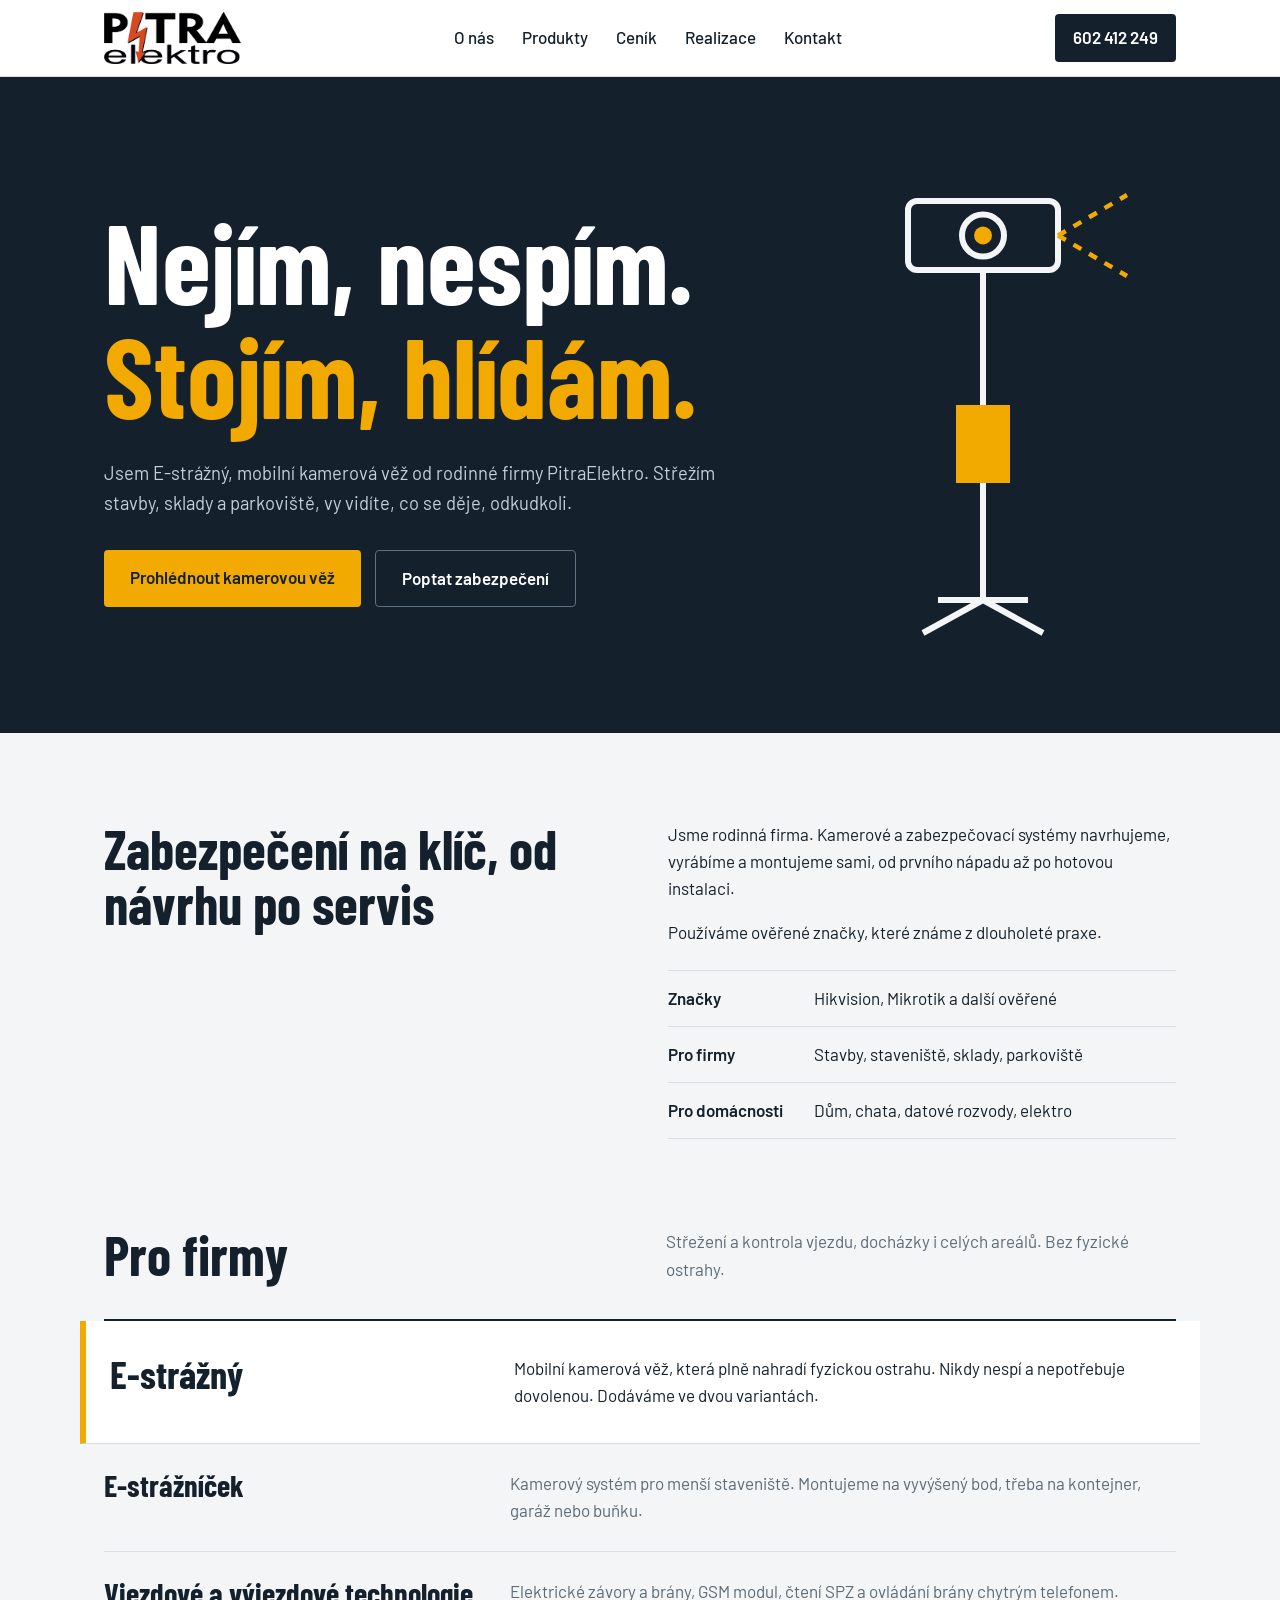
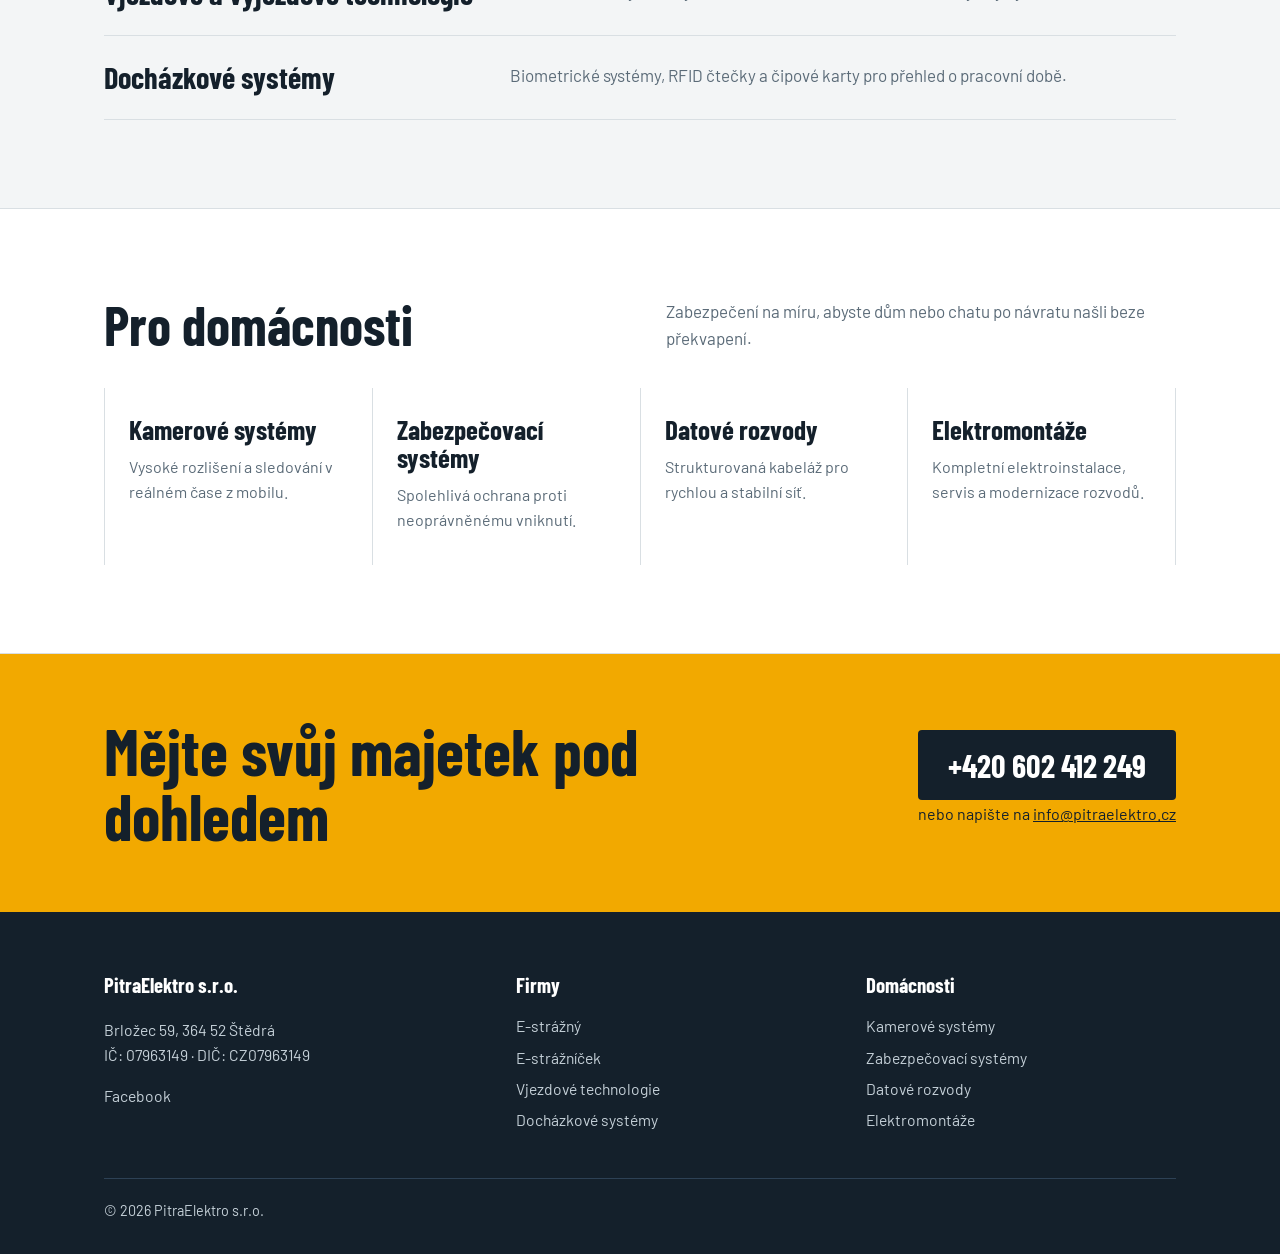
==== index.html @ a4a88c81 "Add files via upload" ====
<!DOCTYPE html>
<html lang="cs">
<head>
<meta charset="utf-8">
<meta name="viewport" content="width=device-width, initial-scale=1">
<title>Elektronické zabezpečení a kamerové systémy – Pitra Elektro</title>
<meta name="description" content="Rodinná firma. Kamerové a zabezpečovací systémy na klíč, mobilní kamerová věž E-strážný, vjezdové technologie, datové rozvody a elektromontáže.">
<link rel="preconnect" href="https://fonts.googleapis.com">
<link rel="preconnect" href="https://fonts.gstatic.com" crossorigin>
<link href="https://fonts.googleapis.com/css2?family=Barlow+Condensed:wght@600;700&family=Barlow:wght@400;500;600&display=swap" rel="stylesheet">
<link rel="stylesheet" href="style.css">
</head>
<body>

<header>
  <div class="wrap bar">
    <a class="logo" href="index.html" aria-label="PitraElektro s.r.o. – úvod"><img src="imgs/logo.png" alt="PitraElektro s.r.o."></a>
    <nav id="menu" aria-label="Hlavní menu">
      <ul>
        <li><a href="o-nas.html">O nás</a></li>
        <li><a href="produkty.html">Produkty</a></li>
        <li><a href="cenik.html">Ceník</a></li>
        <li><a href="realizace.html">Realizace</a></li>
        <li><a href="kontakt.html">Kontakt</a></li>
      </ul>
    </nav>
    <a class="tel" href="tel:+420602412249">602 412 249</a>
    <button class="burger" type="button" aria-expanded="false" aria-controls="menu" aria-label="Menu"><svg viewBox="0 0 24 24" fill="none" stroke="currentColor" stroke-width="2.2" stroke-linecap="round"><path class="o" d="M3 6h18M3 12h18M3 18h18"/><path class="c" d="M5 5l14 14M19 5L5 19"/></svg></button>
  </div>
</header>

<main>
<div class="hero">
  <div class="wrap">
    <div>
      <h1><span>Nejím, nespím.</span><span class="s">Stojím, hlídám.</span></h1>
      <p>Jsem E-strážný, mobilní kamerová věž od rodinné firmy PitraElektro. Střežím stavby, sklady a parkoviště, vy vidíte, co se děje, odkudkoli.</p>
      <div class="btns">
        <a class="btn p" href="/produkty/9-mobilni-kamerova-vez-nejmodernejsi-technologie-pro-strezeni-a-vzdaleny-dohled.html">Prohlédnout kamerovou věž</a>
        <a class="btn g" href="kontakt.html">Poptat zabezpečení</a>
      </div>
    </div>
    <svg class="tower" viewBox="0 0 200 320" role="img" aria-label="Schéma mobilní kamerové věže">
      <g fill="none" stroke="#f3f5f6" stroke-width="4" stroke-linejoin="round">
        <path d="M100 70V290M70 290H130M100 290L60 312M100 290L140 312"/>
        <rect x="50" y="24" width="100" height="46" rx="6" fill="#14202b"/>
        <circle cx="100" cy="47" r="14"/>
      </g>
      <circle cx="100" cy="47" r="6" fill="#f2a900"/>
      <path d="M150 47L196 20M150 47L196 74" stroke="#f2a900" stroke-width="3" stroke-dasharray="6 6" fill="none"/>
      <rect x="82" y="160" width="36" height="52" fill="#f2a900"/>
    </svg>
  </div>
</div>

<section id="o-nas">
  <div class="wrap intro">
    <div>
      <h2>Zabezpečení na klíč, od návrhu po servis</h2>
    </div>
    <div>
      <p>Jsme rodinná firma. Kamerové a zabezpečovací systémy navrhujeme, vyrábíme a montujeme sami, od prvního nápadu až po hotovou instalaci.</p>
      <p>Používáme ověřené značky, které známe z dlouholeté praxe.</p>
      <div class="facts">
        <div><b>Značky</b><span>Hikvision, Mikrotik a další ověřené</span></div>
        <div><b>Pro firmy</b><span>Stavby, staveniště, sklady, parkoviště</span></div>
        <div><b>Pro domácnosti</b><span>Dům, chata, datové rozvody, elektro</span></div>
      </div>
    </div>
  </div>
</section>

<section id="firmy" style="padding-top:0">
  <div class="wrap">
    <div class="head">
      <h2>Pro firmy</h2>
      <p>Střežení a kontrola vjezdu, docházky i celých areálů. Bez fyzické ostrahy.</p>
    </div>
    <div class="list">
      <a class="row main" href="/produkty/1-e-strazny.html"><h3>E-strážný</h3><p>Mobilní kamerová věž, která plně nahradí fyzickou ostrahu. Nikdy nespí a nepotřebuje dovolenou. Dodáváme ve dvou variantách.</p></a>
      <a class="row" href="/produkty/2-e-straznicek.html"><h3>E-strážníček</h3><p>Kamerový systém pro menší staveniště. Montujeme na vyvýšený bod, třeba na kontejner, garáž nebo buňku.</p></a>
      <a class="row" href="/produkty/3-vjezdove-vyjezdove-technologie.html"><h3>Vjezdové a výjezdové technologie</h3><p>Elektrické závory a brány, GSM modul, čtení SPZ a ovládání brány chytrým telefonem.</p></a>
      <a class="row" href="/produkty/4-dochazkove-systemy.html"><h3>Docházkové systémy</h3><p>Biometrické systémy, RFID čtečky a čipové karty pro přehled o pracovní době.</p></a>
    </div>
  </div>
</section>

<section id="domacnosti" class="home">
  <div class="wrap">
    <div class="head">
      <h2>Pro domácnosti</h2>
      <p>Zabezpečení na míru, abyste dům nebo chatu po návratu našli beze překvapení.</p>
    </div>
    <div class="grid">
      <a href="/produkty/5-kamerove-systemy.html"><h3>Kamerové systémy</h3><p>Vysoké rozlišení a sledování v reálném čase z mobilu.</p></a>
      <a href="/produkty/6-zabezpecovaci-systemy.html"><h3>Zabezpečovací systémy</h3><p>Spolehlivá ochrana proti neoprávněnému vniknutí.</p></a>
      <a href="/produkty/7-datove-rozvody.html"><h3>Datové rozvody</h3><p>Strukturovaná kabeláž pro rychlou a stabilní síť.</p></a>
      <a href="/produkty/8-elektromontaze.html"><h3>Elektromontáže</h3><p>Kompletní elektroinstalace, servis a modernizace rozvodů.</p></a>
    </div>
  </div>
</section>

<div class="cta">
  <div class="wrap" style="padding-top:64px;padding-bottom:64px">
    <h2>Mějte svůj majetek pod dohledem</h2>
    <div>
      <a class="big" href="tel:+420602412249">+420 602 412 249</a>
      <small>nebo napište na <a href="mailto:info@pitraelektro.cz">info@pitraelektro.cz</a></small>
    </div>
  </div>
</div>
</main>

<footer>
  <div class="wrap">
    <div>
      <h4>PitraElektro s.r.o.</h4>
      <p>Brložec 59, 364 52 Štědrá<br>IČ: 07963149 · DIČ: CZ07963149</p>
      <p><a href="https://www.facebook.com/PitraElektro">Facebook</a></p>
    </div>
    <div>
      <h4>Firmy</h4>
      <ul>
        <li><a href="/produkty/1-e-strazny.html">E-strážný</a></li>
        <li><a href="/produkty/2-e-straznicek.html">E-strážníček</a></li>
        <li><a href="/produkty/3-vjezdove-vyjezdove-technologie.html">Vjezdové technologie</a></li>
        <li><a href="/produkty/4-dochazkove-systemy.html">Docházkové systémy</a></li>
      </ul>
    </div>
    <div>
      <h4>Domácnosti</h4>
      <ul>
        <li><a href="/produkty/5-kamerove-systemy.html">Kamerové systémy</a></li>
        <li><a href="/produkty/6-zabezpecovaci-systemy.html">Zabezpečovací systémy</a></li>
        <li><a href="/produkty/7-datove-rozvody.html">Datové rozvody</a></li>
        <li><a href="/produkty/8-elektromontaze.html">Elektromontáže</a></li>
      </ul>
    </div>
    <div class="copy">© 2026 PitraElektro s.r.o.</div>
  </div>
</footer>
<script src="script.js"></script>
</body>
</html>
---- style.css ----
:root{--ink:#14202b;--steel:#5b6b78;--paper:#f3f5f6;--white:#fff;--signal:#f2a900;--line:#d9dfe3;
--head:"Barlow Condensed","Arial Narrow",Arial,sans-serif;--body:"Barlow",Arial,sans-serif}
*{box-sizing:border-box}
html{scroll-behavior:smooth}
body{margin:0;font:400 1.0625rem/1.6 var(--body);color:var(--ink);background:var(--paper)}
a{color:inherit}
:focus-visible{outline:3px solid var(--signal);outline-offset:3px}
.wrap{max-width:1120px;margin:0 auto;padding:0 24px}
h1,h2,h3{font-family:var(--head);line-height:1.02;margin:0;font-weight:700}
header{background:var(--white);border-bottom:1px solid var(--line);position:sticky;top:0;z-index:5}
.bar{display:flex;align-items:center;justify-content:space-between;gap:24px;min-height:76px}
.logo img{height:52px;width:auto;display:block}
nav ul{display:flex;gap:28px;list-style:none;margin:0;padding:0}
nav a{text-decoration:none;font-weight:500;padding:6px 0;border-bottom:2px solid transparent}
nav a:hover{border-color:var(--signal)}
.tel{background:var(--ink);color:var(--white);text-decoration:none;font-weight:600;padding:10px 18px;border-radius:4px;white-space:nowrap}
.tel:hover{background:#22364a}

.hero{background:var(--ink);color:var(--white);overflow:hidden}
.hero .wrap{display:grid;grid-template-columns:1.25fr .75fr;gap:40px;align-items:center;padding-top:88px;padding-bottom:88px}
.hero h1{font-size:clamp(2.6rem,9vw,7rem);text-transform:none}
.hero h1 span{display:block}
.hero h1 .s{color:var(--signal)}
.hero p{max-width:34em;color:#c5d0d8;margin:28px 0 32px;font-size:1.15rem}
.btns{display:flex;flex-wrap:wrap;gap:14px}
.btn{display:inline-block;text-decoration:none;font-weight:600;padding:14px 26px;border-radius:4px}
.btn.p{background:var(--signal);color:var(--ink)}
.btn.p:hover{background:#ffc02e}
.btn.g{border:1.5px solid #5d7286;color:var(--white)}
.btn.g:hover{border-color:var(--white)}
.tower{width:100%;max-width:300px;justify-self:center}
@media(max-width:860px){.hero .wrap{grid-template-columns:1fr;padding-top:56px;padding-bottom:56px}.tower{max-width:170px;justify-self:start}}

section{padding:88px 0}
.intro{display:grid;grid-template-columns:1fr 1fr;gap:56px}
.intro h2{font-size:clamp(2.2rem,4.5vw,3.4rem)}
.intro p{margin:0 0 16px}
.facts{display:grid;gap:0;border-top:1px solid var(--line);margin-top:24px}
.facts div{padding:14px 0;border-bottom:1px solid var(--line);display:flex;gap:16px}
.facts b{min-width:130px;font-weight:600}
@media(max-width:860px){.intro{grid-template-columns:1fr;gap:28px}}

.head{display:flex;justify-content:space-between;align-items:end;gap:24px;margin-bottom:36px;flex-wrap:wrap}
.head h2{font-size:clamp(2.2rem,4.5vw,3.4rem)}
.head p{margin:0;max-width:30em;color:var(--steel)}
.list{border-top:2px solid var(--ink)}
.row{display:grid;grid-template-columns:.9fr 1.6fr;gap:32px;padding:26px 0;border-bottom:1px solid var(--line);text-decoration:none}
.row h3{font-size:1.9rem}
.row p{margin:0;color:var(--steel)}
.row:hover h3{text-decoration:underline;text-decoration-color:var(--signal);text-decoration-thickness:4px;text-underline-offset:5px}
.row.main{background:var(--white);padding:34px 24px;margin:0 -24px;border-bottom:1px solid var(--line);border-left:6px solid var(--signal);padding-left:24px}
.row.main h3{font-size:2.4rem}
.row.main p{color:var(--ink)}
@media(max-width:700px){.row{grid-template-columns:1fr;gap:6px}.row.main{margin:0}}

.home{background:var(--white);border-top:1px solid var(--line);border-bottom:1px solid var(--line)}
.grid{display:grid;grid-template-columns:repeat(4,1fr);gap:0;border-left:1px solid var(--line)}
.grid a{padding:28px 24px 32px;border-right:1px solid var(--line);text-decoration:none}
.grid h3{font-size:1.7rem;margin-bottom:10px}
.grid p{margin:0;color:var(--steel);font-size:1rem}
.grid a:hover{background:var(--paper)}
@media(max-width:900px){.grid{grid-template-columns:1fr 1fr;border-top:1px solid var(--line)}.grid a{border-bottom:1px solid var(--line)}}
@media(max-width:520px){.grid{grid-template-columns:1fr}}

.cta{background:var(--signal)}
.cta .wrap{display:flex;justify-content:space-between;align-items:center;gap:32px;flex-wrap:wrap}
.cta h2{font-size:clamp(2.4rem,5vw,4rem);max-width:12em}
.cta a.big{background:var(--ink);color:var(--white);text-decoration:none;font-family:var(--head);font-weight:700;font-size:2rem;padding:16px 30px;border-radius:4px}
.cta small{display:block;margin-top:10px;font-size:1rem}

footer{background:var(--ink);color:#c5d0d8;padding:56px 0 32px;font-size:.98rem}
footer .wrap{display:grid;grid-template-columns:1.2fr 1fr 1fr;gap:40px}
footer h4{margin:0 0 12px;color:var(--white);font-family:var(--head);font-size:1.3rem;font-weight:700}
footer ul{list-style:none;margin:0;padding:0}
footer li{margin:6px 0}
footer a{text-decoration:none}
footer a:hover{color:var(--signal)}
.copy{grid-column:1/-1;border-top:1px solid #2d4155;padding-top:20px;font-size:.9rem}
@media(max-width:760px){footer .wrap{grid-template-columns:1fr}}
@media(prefers-reduced-motion:reduce){html{scroll-behavior:auto}}

/* podstránky */
nav a[aria-current]{border-color:var(--signal)}
.page{background:var(--ink);color:var(--white);padding:64px 0 56px}
.page h1{font-size:clamp(2.4rem,8vw,5.5rem)}
.page p{margin:16px 0 0;color:#c5d0d8;max-width:36em}
.doc{padding:72px 0}
.doc .row{grid-template-columns:.8fr 1.6fr}
.doc .row h3{font-size:1.7rem}
.doc .row p{color:var(--ink);margin:0 0 10px}
.doc .row p:last-child{margin:0}
.motto{background:var(--signal);padding:40px 0}
.motto p{margin:0;font-family:var(--head);font-weight:700;font-size:clamp(1.8rem,4vw,2.8rem);line-height:1.1}
table{width:100%;border-collapse:collapse;background:var(--white);margin:0 0 12px}
th,td{text-align:left;padding:18px 20px;border-bottom:1px solid var(--line);vertical-align:top}
.price td:last-child{font-family:var(--head);font-weight:700;font-size:1.5rem;white-space:nowrap}
.note{color:var(--steel);font-size:.98rem;margin:0 0 44px}
.price h2{font-size:2rem;margin:36px 0 14px}
.callout{border-left:6px solid var(--signal);background:var(--white);padding:22px 24px;margin-top:20px}
.callout p{margin:0}
.works{display:grid;grid-template-columns:repeat(3,1fr);gap:28px}
.work{background:var(--white);text-decoration:none;display:block;border-bottom:4px solid transparent}
.work:hover{border-color:var(--signal)}
.work img{width:100%;aspect-ratio:4/3;object-fit:cover;display:block;background:var(--line)}
.work h3{font-size:1.45rem;line-height:1.1;padding:18px 20px 6px}
.work p{margin:0;padding:0 20px 20px;color:var(--steel);font-size:.98rem}
.more{margin-top:40px}
@media(max-width:900px){.works{grid-template-columns:1fr 1fr}}
@media(max-width:560px){.works{grid-template-columns:1fr}}
.contact{display:grid;grid-template-columns:1fr 1fr;gap:56px}
.contact h2{font-size:2.2rem;margin-bottom:18px}
.contact dl{margin:0 0 24px}
.contact dt{font-weight:600;margin-top:16px}
.contact dd{margin:0}
.contact iframe{width:100%;height:300px;border:0;margin-top:16px;background:var(--line)}
label{display:block;font-weight:600;margin:0 0 6px}
input,textarea{width:100%;font:inherit;padding:12px 14px;border:1.5px solid #b7c1c8;border-radius:4px;background:var(--white);margin-bottom:18px}
textarea{min-height:150px;resize:vertical}
button.btn{border:0;cursor:pointer;font:inherit;font-weight:600}
.small{font-size:.92rem;color:var(--steel)}
@media(max-width:860px){.contact{grid-template-columns:1fr;gap:36px}.doc .row{grid-template-columns:1fr}}

.work{border:0;padding:0;cursor:pointer;text-align:left;font:inherit;color:inherit;border-bottom:4px solid transparent}
#lb{border:0;padding:0;background:transparent;max-width:min(94vw,1100px);max-height:94vh;overflow:visible;text-align:center;color:var(--white)}
#lb::backdrop{background:rgba(10,18,26,.88)}
#lb img{max-width:100%;max-height:80vh;display:block;margin:0 auto}
#lb p{margin:12px 0 0;font-size:1rem}
#lb button{position:absolute;background:var(--signal);color:var(--ink);border:0;width:44px;height:44px;font-size:1.8rem;line-height:1;cursor:pointer;border-radius:4px}
#lb .x{top:-52px;right:0}
#lb .pv{left:8px;top:40%}
#lb .nx{right:8px;top:40%}

/* ===== responsivita ===== */
img,iframe{max-width:100%}
body{overflow-wrap:break-word}
.burger{display:none;align-items:center;justify-content:center;width:46px;height:46px;border:1.5px solid var(--line);border-radius:4px;background:var(--white);color:var(--ink);cursor:pointer;padding:0}
.burger svg{width:24px;height:24px}
.burger .c{display:none}
.burger[aria-expanded="true"] .o{display:none}
.burger[aria-expanded="true"] .c{display:block}
.bar{position:relative}

/* tablet a menší */
@media(max-width:1024px){
  .wrap{padding:0 28px}
  nav ul{gap:20px}
  section{padding:72px 0}
  .doc{padding:56px 0}
}
@media(max-width:860px){
  .burger{display:inline-flex}
  .tel{margin-left:auto}
  nav{display:none;position:absolute;top:100%;left:-28px;right:-28px;background:var(--white);border-bottom:1px solid var(--line);box-shadow:0 12px 20px rgba(20,32,43,.12);padding:4px 28px 12px}
  nav.open{display:block}
  nav ul{flex-direction:column;gap:0}
  nav a{display:block;padding:15px 0;border-bottom:1px solid var(--line);font-size:1.1rem}
  nav li:last-child a{border-bottom:0}
  nav a[aria-current]{font-weight:600;box-shadow:inset 4px 0 0 var(--signal);padding-left:14px}
  .hero .wrap{padding-top:56px;padding-bottom:56px}
  footer .wrap{grid-template-columns:1fr 1fr}
  footer .wrap>div:first-child{grid-column:1/-1}
}
/* telefon */
@media(max-width:600px){
  .wrap{padding:0 20px}
  nav{left:-20px;right:-20px;padding:4px 20px 12px}
  .bar{min-height:64px;gap:12px}
  .logo img{height:40px}
  .tel{padding:10px 14px;font-size:.95rem}
  section{padding:56px 0}
  .doc{padding:40px 0}
  .hero p{font-size:1.05rem;margin:22px 0 26px}
  .btns{flex-direction:column}
  .btn{text-align:center;width:100%}
  .head{margin-bottom:24px}
  .row{padding:22px 0}
  .row.main{padding:24px 18px}
  .row.main h3{font-size:2rem}
  .facts div{flex-direction:column;gap:2px}
  .grid a{padding:22px 18px 24px}
  .cta .wrap{padding-top:48px!important;padding-bottom:48px!important}
  .cta a.big{display:block;text-align:center;font-size:1.7rem;padding:14px 18px}
  .page{padding:44px 0 40px}
  .price table,.price tbody,.price tr,.price td{display:block;width:100%}
  .price tr{border-bottom:1px solid var(--line);padding:6px 0}
  .price td{padding:8px 16px;border-bottom:0}
  .price td:last-child{white-space:normal;font-size:1.4rem;padding-top:0}
  .cmp th,.cmp td{padding:10px 12px}
  .callout{padding:18px}
  .contact{gap:32px}
  .contact iframe{height:240px}
  .motto{padding:32px 0}
  footer .wrap{grid-template-columns:1fr}
  #lb{max-width:100vw}
  #lb img{max-height:70vh}
  #lb .x{top:-54px;right:8px}
  #lb button{width:48px;height:48px}
  #lb .pv{left:4px}
  #lb .nx{right:4px}
}
@media(max-width:360px){.tel{display:none}}

/* rozbalovací menu produktů */
nav a.here{border-color:var(--signal)}
.has-sub{position:relative;display:flex;align-items:center;gap:2px}
.subtoggle{background:none;border:0;color:inherit;cursor:pointer;padding:8px 6px;display:inline-flex}
.subtoggle svg{transition:transform .15s}
.has-sub.open .subtoggle svg{transform:rotate(180deg)}
.sub{display:none;position:absolute;top:100%;left:-18px;min-width:290px;background:var(--white);box-shadow:0 14px 28px rgba(20,32,43,.16);border-top:3px solid var(--signal);padding:6px 0;margin:0;list-style:none;z-index:10}
.sub a{display:block;padding:11px 22px;border:0;white-space:nowrap}
.sub a:hover{background:var(--paper)}
.sub a[aria-current]{font-weight:600;box-shadow:inset 4px 0 0 var(--signal)}
.has-sub.open .sub{display:block}
@media(min-width:861px){.has-sub:hover .sub{display:block}}
@media(max-width:860px){
  .has-sub{flex-wrap:wrap;gap:0}
  .has-sub>a{flex:1}
  .subtoggle{width:48px;height:48px;justify-content:center;align-items:center;border-bottom:1px solid var(--line)}
  .sub{position:static;width:100%;min-width:0;box-shadow:none;border-top:0;padding:0 0 0 14px}
  .sub a{padding:13px 0;font-size:1rem;white-space:normal;border-bottom:1px solid var(--line)}
  .sub a:hover{background:none}
}

/* produkty */
.pgrid{display:grid;grid-template-columns:1.3fr .9fr;gap:56px;align-items:start}
.ptext p{margin:0 0 16px;max-width:44em}
.ptext h2{font-size:1.9rem;margin:34px 0 12px}
.ptext ul{padding-left:1.2em;margin:0 0 18px}
.ptext li{margin:8px 0;max-width:44em}
.pgrid figure{margin:0;position:sticky;top:100px}
.pgrid img{width:100%;height:auto;display:block;background:var(--white);border-bottom:6px solid var(--signal)}
.tscroll{overflow-x:auto;margin:0 0 20px}
.cmp{margin:0}
.cmp th{background:var(--ink);color:var(--white);font-family:var(--head);font-size:1.3rem}
.cmp th:last-child{background:#22364a;color:var(--signal)}
.cmp td:last-child{font-weight:600}
.others{padding-top:0}
.others h2{font-size:2rem;margin-bottom:16px}
.pills{list-style:none;padding:0;margin:0;display:flex;flex-wrap:wrap;gap:10px}
.pills a{display:block;padding:10px 16px;background:var(--white);border:1.5px solid var(--line);border-radius:4px;text-decoration:none;font-weight:500}
.pills a:hover{border-color:var(--signal)}
@media(max-width:860px){.pgrid{grid-template-columns:1fr;gap:28px}.pgrid figure{position:static;order:-1}}

/* jednotná velikost a tloušťka písma v menu */
nav a,nav .sub a{font-size:1.0625rem;font-weight:500;line-height:1.3}
nav a[aria-current],nav .sub a[aria-current],nav a.here{font-weight:500}
@media(max-width:860px){nav a,nav .sub a{font-size:1.1rem}}

/* všechny odkazy v menu stejně vysoké, aby text neujížděl */
nav a{display:block}
nav ul{align-items:center}
@media(max-width:860px){nav ul{align-items:stretch}}
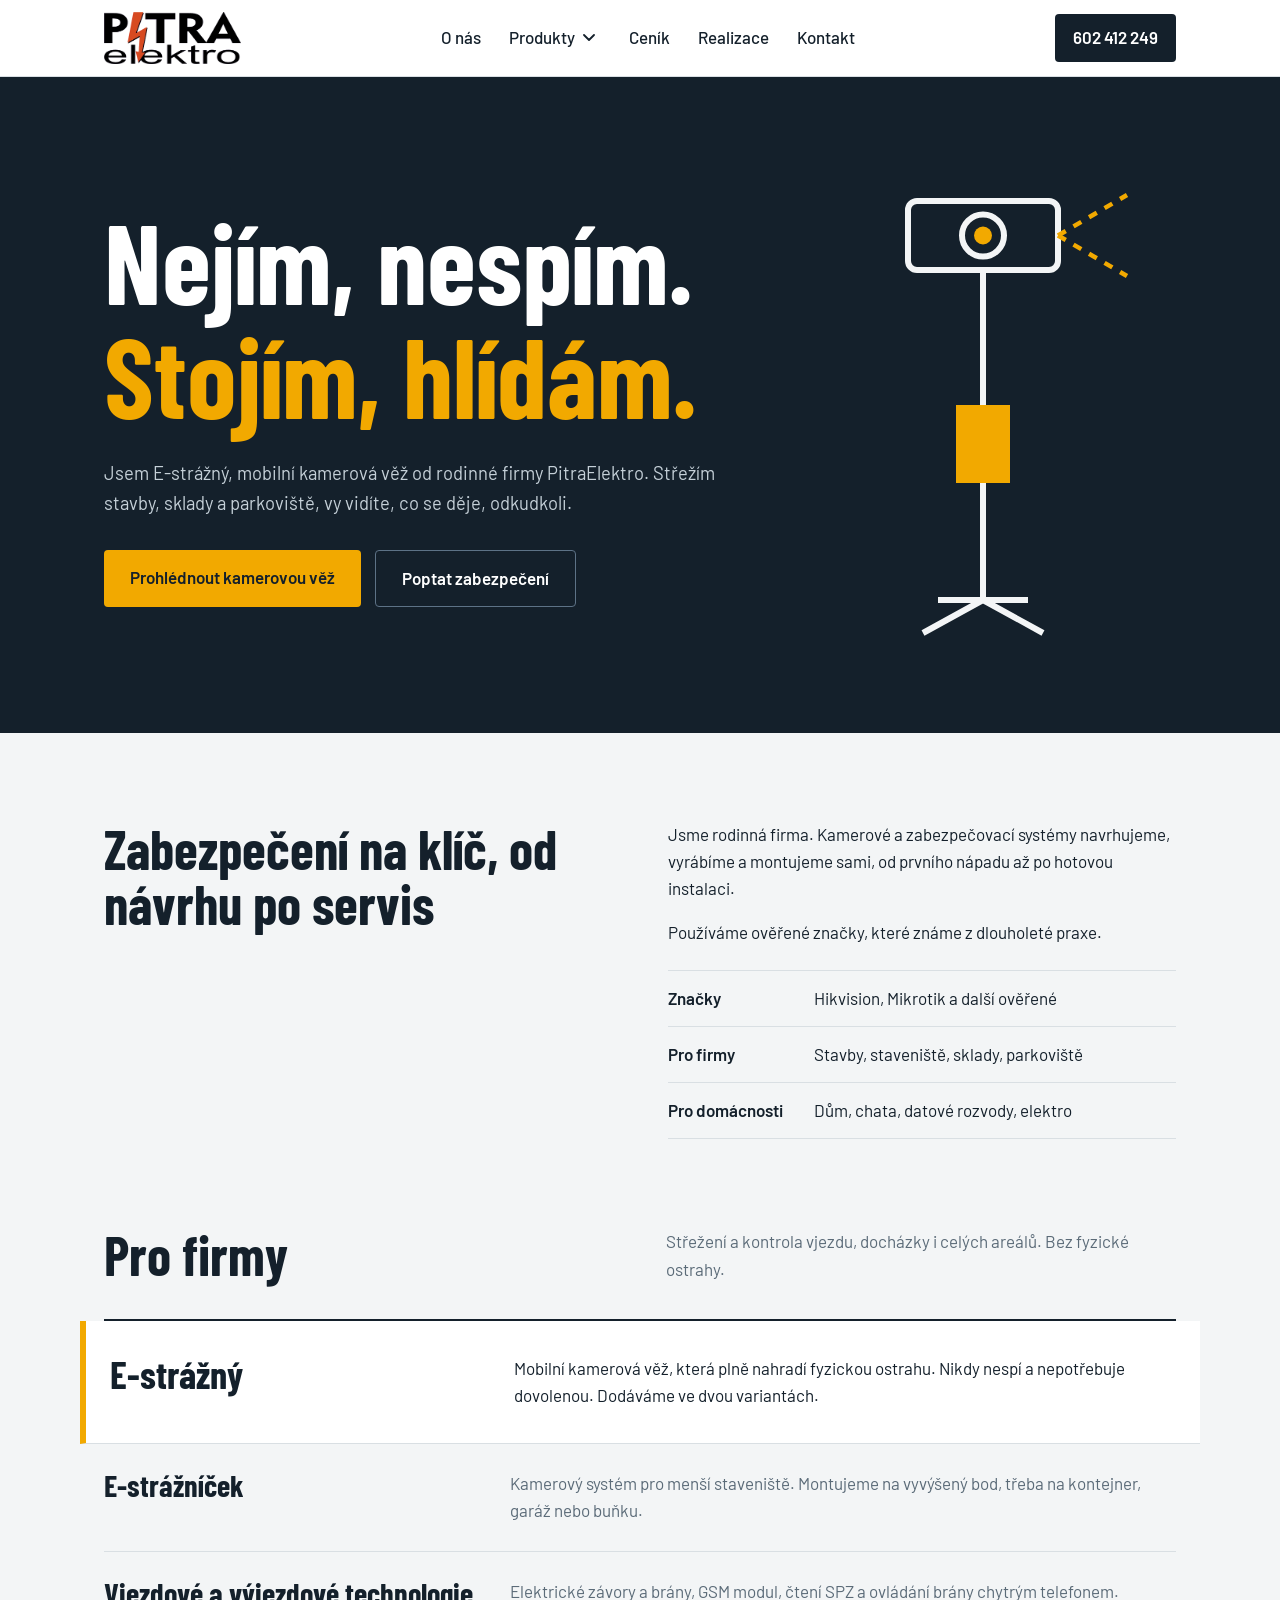
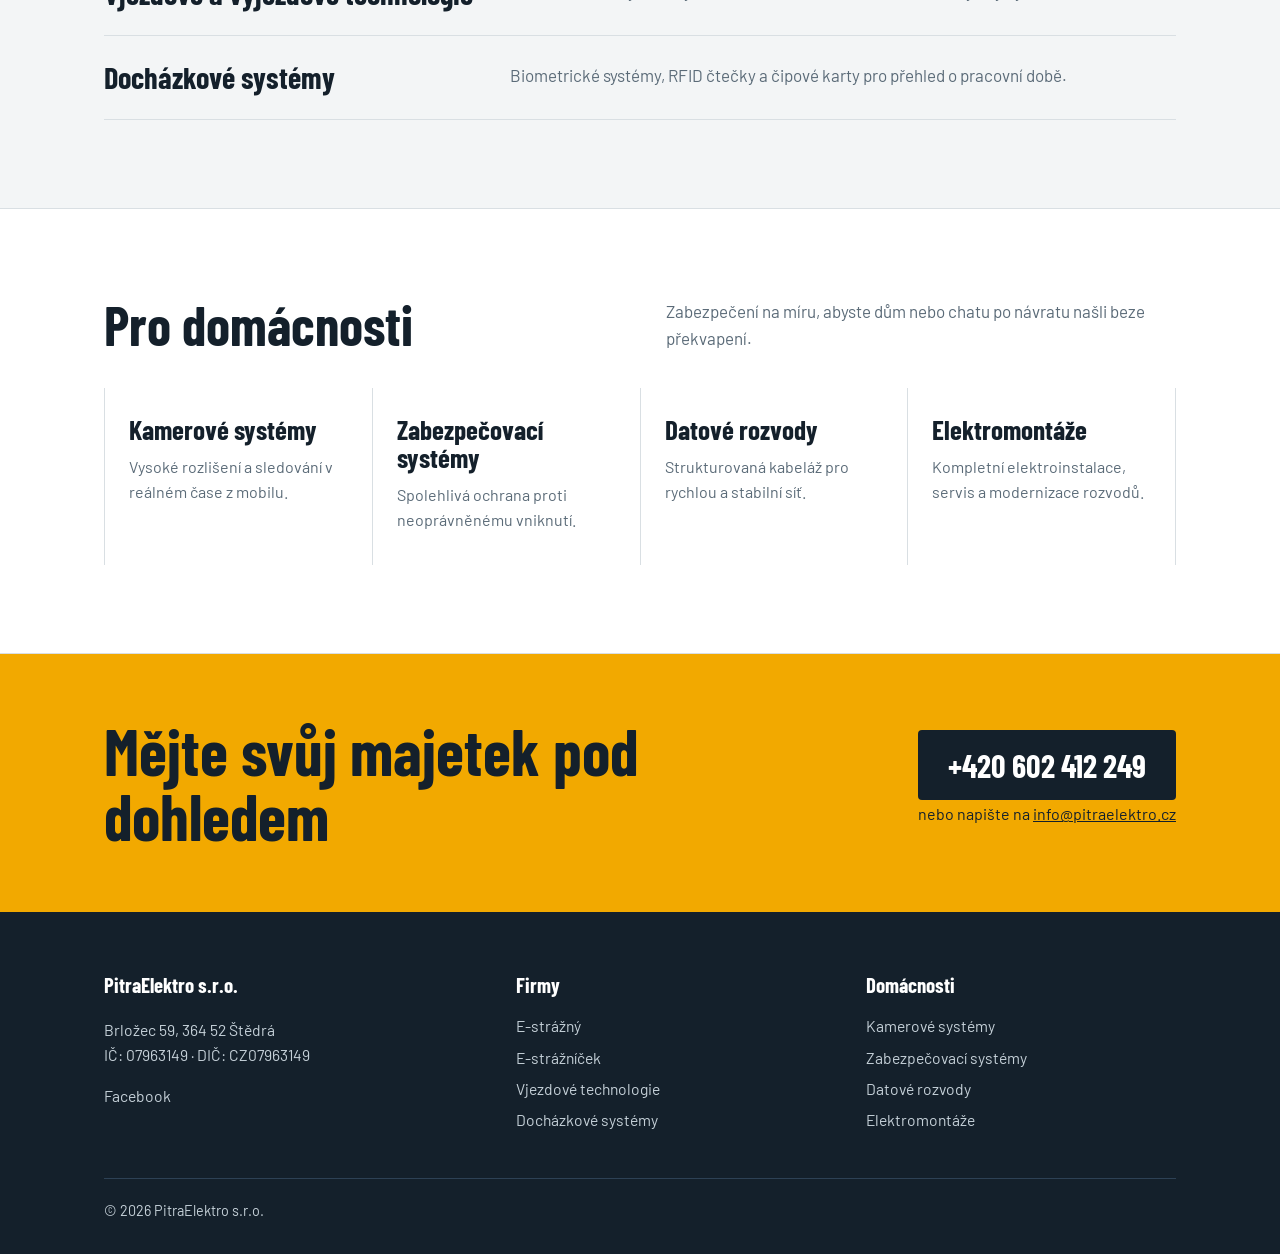
==== commit 2ce22f63: "Add files via upload" ====
--- a/index.html
+++ b/index.html
@@ -18,7 +18,7 @@
     <nav id="menu" aria-label="Hlavní menu">
       <ul>
         <li><a href="o-nas.html">O nás</a></li>
-        <li><a href="produkty.html">Produkty</a></li>
+        <li class="has-sub"><a href="produkty.html">Produkty</a><button class="subtoggle" type="button" aria-expanded="false" aria-label="Rozbalit nabídku produktů"><svg viewBox="0 0 12 8" width="12" height="8" fill="none" stroke="currentColor" stroke-width="1.8" stroke-linecap="round" stroke-linejoin="round"><path d="M1 1l5 5 5-5"/></svg></button><ul class="sub"><li><a href="produkty/1-e-strazny.html">E-strážný</a></li><li><a href="produkty/2-e-straznicek.html">E-strážníček</a></li><li><a href="produkty/3-vjezdove-vyjezdove-technologie.html">Vjezdové/výjezdové technologie</a></li><li><a href="produkty/4-dochazkove-systemy.html">Docházkové systémy</a></li><li><a href="produkty/9-mobilni-kamerova-vez-nejmodernejsi-technologie-pro-strezeni-a-vzdaleny-dohled.html">Mobilní kamerová věž</a></li><li><a href="produkty/5-kamerove-systemy.html">Kamerové systémy</a></li><li><a href="produkty/6-zabezpecovaci-systemy.html">Zabezpečovací systémy</a></li><li><a href="produkty/7-datove-rozvody.html">Datové rozvody</a></li><li><a href="produkty/8-elektromontaze.html">Elektromontáže</a></li></ul></li>
         <li><a href="cenik.html">Ceník</a></li>
         <li><a href="realizace.html">Realizace</a></li>
         <li><a href="kontakt.html">Kontakt</a></li>
@@ -36,7 +36,7 @@
       <h1><span>Nejím, nespím.</span><span class="s">Stojím, hlídám.</span></h1>
       <p>Jsem E-strážný, mobilní kamerová věž od rodinné firmy PitraElektro. Střežím stavby, sklady a parkoviště, vy vidíte, co se děje, odkudkoli.</p>
       <div class="btns">
-        <a class="btn p" href="/produkty/9-mobilni-kamerova-vez-nejmodernejsi-technologie-pro-strezeni-a-vzdaleny-dohled.html">Prohlédnout kamerovou věž</a>
+        <a class="btn p" href="produkty/9-mobilni-kamerova-vez-nejmodernejsi-technologie-pro-strezeni-a-vzdaleny-dohled.html">Prohlédnout kamerovou věž</a>
         <a class="btn g" href="kontakt.html">Poptat zabezpečení</a>
       </div>
     </div>
@@ -77,10 +77,10 @@
       <p>Střežení a kontrola vjezdu, docházky i celých areálů. Bez fyzické ostrahy.</p>
     </div>
     <div class="list">
-      <a class="row main" href="/produkty/1-e-strazny.html"><h3>E-strážný</h3><p>Mobilní kamerová věž, která plně nahradí fyzickou ostrahu. Nikdy nespí a nepotřebuje dovolenou. Dodáváme ve dvou variantách.</p></a>
-      <a class="row" href="/produkty/2-e-straznicek.html"><h3>E-strážníček</h3><p>Kamerový systém pro menší staveniště. Montujeme na vyvýšený bod, třeba na kontejner, garáž nebo buňku.</p></a>
-      <a class="row" href="/produkty/3-vjezdove-vyjezdove-technologie.html"><h3>Vjezdové a výjezdové technologie</h3><p>Elektrické závory a brány, GSM modul, čtení SPZ a ovládání brány chytrým telefonem.</p></a>
-      <a class="row" href="/produkty/4-dochazkove-systemy.html"><h3>Docházkové systémy</h3><p>Biometrické systémy, RFID čtečky a čipové karty pro přehled o pracovní době.</p></a>
+      <a class="row main" href="produkty/1-e-strazny.html"><h3>E-strážný</h3><p>Mobilní kamerová věž, která plně nahradí fyzickou ostrahu. Nikdy nespí a nepotřebuje dovolenou. Dodáváme ve dvou variantách.</p></a>
+      <a class="row" href="produkty/2-e-straznicek.html"><h3>E-strážníček</h3><p>Kamerový systém pro menší staveniště. Montujeme na vyvýšený bod, třeba na kontejner, garáž nebo buňku.</p></a>
+      <a class="row" href="produkty/3-vjezdove-vyjezdove-technologie.html"><h3>Vjezdové a výjezdové technologie</h3><p>Elektrické závory a brány, GSM modul, čtení SPZ a ovládání brány chytrým telefonem.</p></a>
+      <a class="row" href="produkty/4-dochazkove-systemy.html"><h3>Docházkové systémy</h3><p>Biometrické systémy, RFID čtečky a čipové karty pro přehled o pracovní době.</p></a>
     </div>
   </div>
 </section>
@@ -92,10 +92,10 @@
       <p>Zabezpečení na míru, abyste dům nebo chatu po návratu našli beze překvapení.</p>
     </div>
     <div class="grid">
-      <a href="/produkty/5-kamerove-systemy.html"><h3>Kamerové systémy</h3><p>Vysoké rozlišení a sledování v reálném čase z mobilu.</p></a>
-      <a href="/produkty/6-zabezpecovaci-systemy.html"><h3>Zabezpečovací systémy</h3><p>Spolehlivá ochrana proti neoprávněnému vniknutí.</p></a>
-      <a href="/produkty/7-datove-rozvody.html"><h3>Datové rozvody</h3><p>Strukturovaná kabeláž pro rychlou a stabilní síť.</p></a>
-      <a href="/produkty/8-elektromontaze.html"><h3>Elektromontáže</h3><p>Kompletní elektroinstalace, servis a modernizace rozvodů.</p></a>
+      <a href="produkty/5-kamerove-systemy.html"><h3>Kamerové systémy</h3><p>Vysoké rozlišení a sledování v reálném čase z mobilu.</p></a>
+      <a href="produkty/6-zabezpecovaci-systemy.html"><h3>Zabezpečovací systémy</h3><p>Spolehlivá ochrana proti neoprávněnému vniknutí.</p></a>
+      <a href="produkty/7-datove-rozvody.html"><h3>Datové rozvody</h3><p>Strukturovaná kabeláž pro rychlou a stabilní síť.</p></a>
+      <a href="produkty/8-elektromontaze.html"><h3>Elektromontáže</h3><p>Kompletní elektroinstalace, servis a modernizace rozvodů.</p></a>
     </div>
   </div>
 </section>
@@ -121,19 +121,19 @@
     <div>
       <h4>Firmy</h4>
       <ul>
-        <li><a href="/produkty/1-e-strazny.html">E-strážný</a></li>
-        <li><a href="/produkty/2-e-straznicek.html">E-strážníček</a></li>
-        <li><a href="/produkty/3-vjezdove-vyjezdove-technologie.html">Vjezdové technologie</a></li>
-        <li><a href="/produkty/4-dochazkove-systemy.html">Docházkové systémy</a></li>
+        <li><a href="produkty/1-e-strazny.html">E-strážný</a></li>
+        <li><a href="produkty/2-e-straznicek.html">E-strážníček</a></li>
+        <li><a href="produkty/3-vjezdove-vyjezdove-technologie.html">Vjezdové technologie</a></li>
+        <li><a href="produkty/4-dochazkove-systemy.html">Docházkové systémy</a></li>
       </ul>
     </div>
     <div>
       <h4>Domácnosti</h4>
       <ul>
-        <li><a href="/produkty/5-kamerove-systemy.html">Kamerové systémy</a></li>
-        <li><a href="/produkty/6-zabezpecovaci-systemy.html">Zabezpečovací systémy</a></li>
-        <li><a href="/produkty/7-datove-rozvody.html">Datové rozvody</a></li>
-        <li><a href="/produkty/8-elektromontaze.html">Elektromontáže</a></li>
+        <li><a href="produkty/5-kamerove-systemy.html">Kamerové systémy</a></li>
+        <li><a href="produkty/6-zabezpecovaci-systemy.html">Zabezpečovací systémy</a></li>
+        <li><a href="produkty/7-datove-rozvody.html">Datové rozvody</a></li>
+        <li><a href="produkty/8-elektromontaze.html">Elektromontáže</a></li>
       </ul>
     </div>
     <div class="copy">© 2026 PitraElektro s.r.o.</div>
